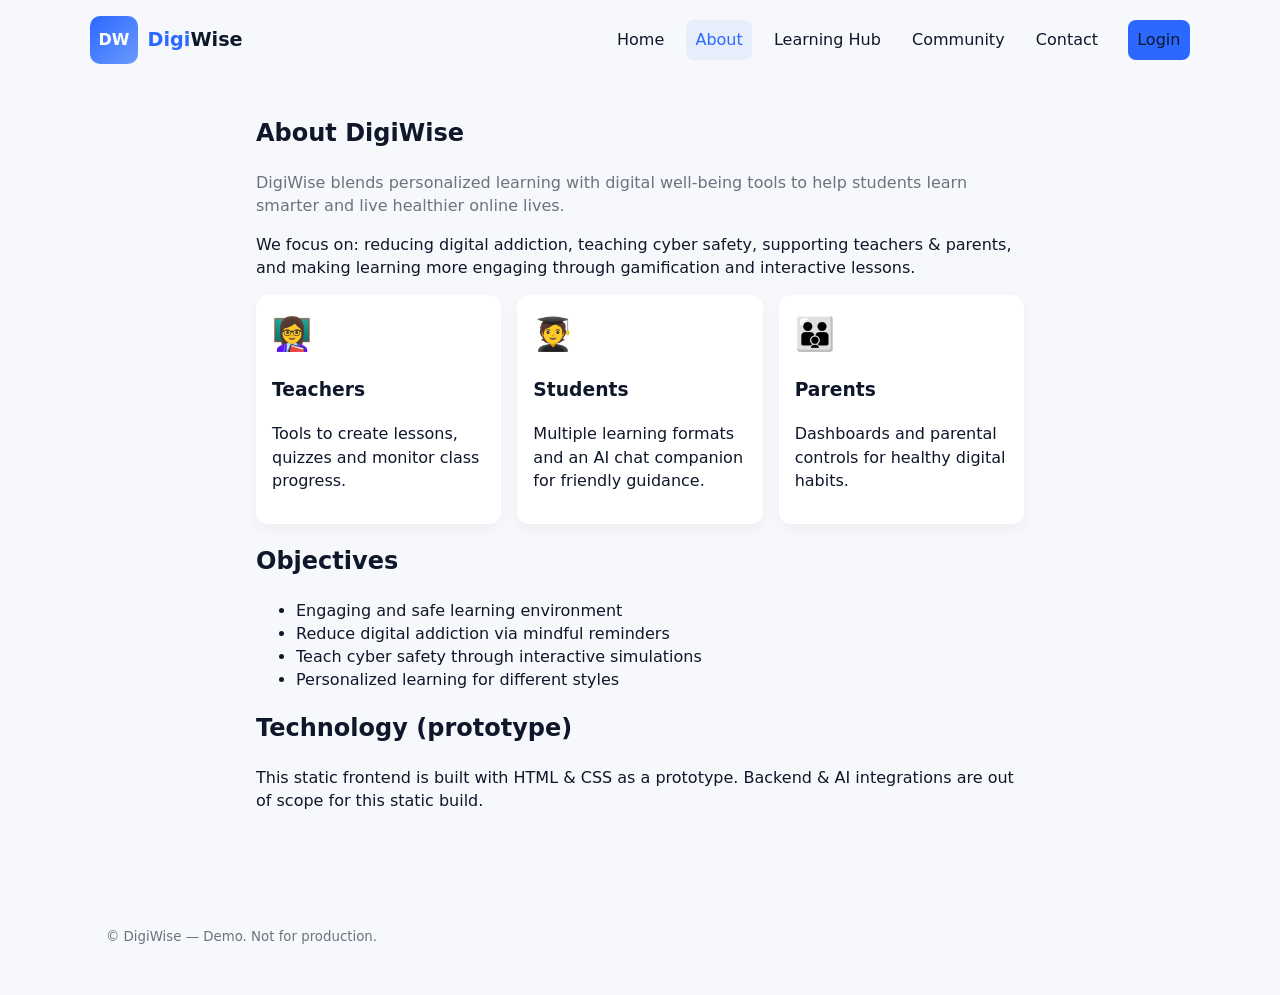
==== about.html @ 3965e939 "Add files via upload" ====
<!doctype html>
<html lang="en">
<head>
  <meta charset="utf-8" />
  <meta name="viewport" content="width=device-width,initial-scale=1" />
  <title>DigiWise — About</title>
  <link rel="stylesheet" href="style.css">
</head>
<body>
  <header class="site-header">
    <div class="container header-inner">
      <div class="brand">
        <div class="logo">DW</div>
        <div class="brand-text"><span>Digi</span>Wise</div>
      </div>
      <nav class="nav">
        <a href="index.html">Home</a>
        <a href="about.html" class="active">About</a>
        <a href="learning-hub.html">Learning Hub</a>
        <a href="community.html">Community</a>
        <a href="contact.html">Contact</a>
        <a class="btn" href="login.html">Login</a>
      </nav>
      <button class="mobile-toggle" aria-label="Open menu">☰</button>
    </div>
  </header>

  <main class="container narrow">
    <section class="lead-card">
      <h1>About DigiWise</h1>
      <p class="lead">DigiWise blends personalized learning with digital well‑being tools to help students learn smarter and live healthier online lives.</p>
      <p>We focus on: reducing digital addiction, teaching cyber safety, supporting teachers & parents, and making learning more engaging through gamification and interactive lessons.</p>
    </section>

    <section class="team grid-3">
      <article class="card">
        <div class="avatar">👩‍🏫</div>
        <h3>Teachers</h3>
        <p>Tools to create lessons, quizzes and monitor class progress.</p>
      </article>
      <article class="card">
        <div class="avatar">🧑‍🎓</div>
        <h3>Students</h3>
        <p>Multiple learning formats and an AI chat companion for friendly guidance.</p>
      </article>
      <article class="card">
        <div class="avatar">👪</div>
        <h3>Parents</h3>
        <p>Dashboards and parental controls for healthy digital habits.</p>
      </article>
    </section>

    <section class="goals">
      <h2>Objectives</h2>
      <ul>
        <li>Engaging and safe learning environment</li>
        <li>Reduce digital addiction via mindful reminders</li>
        <li>Teach cyber safety through interactive simulations</li>
        <li>Personalized learning for different styles</li>
      </ul>
    </section>

    <section class="tech">
      <h2>Technology (prototype)</h2>
      <p>This static frontend is built with HTML & CSS as a prototype. Backend & AI integrations are out of scope for this static build.</p>
    </section>
  </main>

  <footer class="site-footer">
    <div class="container copyright">
      <small>© DigiWise — Demo. Not for production.</small>
    </div>
  </footer>

  <script>
  document.querySelector('.mobile-toggle').addEventListener('click', ()=> {
    document.querySelector('.nav').classList.toggle('open');
  });
  </script>
</body>
</html>
---- style.css ----
/* DigiWise prototype CSS — single file for all pages */
/* Basic resets */
:root {
  --brand: #2b68ff;
  --accent: #ffb84d;
  --muted: #6b7280;
  --bg: #f6f8fb;
  --card: #ffffff;
  --radius: 12px;
  --container: 1100px;
  --max-width: 1100px;
  font-family: Inter, system-ui, -apple-system, "Segoe UI", Roboto,
    "Helvetica Neue", Arial;
}
* {
  box-sizing: border-box;
}
html,
body {
  height: 100%;
}
body {
  margin: 0;
  background: var(--bg);
  color: #0f172a;
  -webkit-font-smoothing: antialiased;
  -moz-osx-font-smoothing: grayscale;
  line-height: 1.45;
  font-size: 16px;
}

/* Layout */
.container {
  max-width: var(--container);
  margin: 0 auto;
  padding: 1rem;
}
.header-inner {
  display: flex;
  align-items: center;
  justify-content: space-between;
  gap: 1rem;
  padding: 0.5rem 0;
}
.brand {
  display: flex;
  align-items: center;
  gap: 0.6rem;
}
.logo {
  background: linear-gradient(135deg, var(--brand), #6b9bff);
  color: white;
  width: 48px;
  height: 48px;
  border-radius: 10px;
  display: flex;
  align-items: center;
  justify-content: center;
  font-weight: 700;
}
.brand-text {
  font-weight: 700;
  font-size: 1.2rem;
}
.brand-text span {
  color: var(--brand);
}
.site-header {
  background: transparent;
  padding: 0.5rem 0;
}
.site-header.minimal {
  background: transparent;
}
.nav {
  display: flex;
  align-items: center;
  gap: 0.75rem;
}
.nav a {
  color: inherit;
  text-decoration: none;
  padding: 0.5rem 0.6rem;
  border-radius: 8px;
}
.nav a.active {
  background: rgba(43, 104, 255, 0.08);
  color: var(--brand);
}
.nav .btn {
  margin-left: 0.5rem;
}

/* Mobile toggle */
.mobile-toggle {
  display: none;
  background: none;
  border: 0;
  font-size: 1.2rem;
}

/* Buttons */
.btn {
  display: inline-block;
  background: var(--brand);
  color: white;
  padding: 0.6rem 0.9rem;
  border-radius: 10px;
  text-decoration: none;
  border: 0;
  cursor: pointer;
}
.btn.ghost {
  background: transparent;
  color: var(--brand);
  border: 1px solid rgba(43, 104, 255, 0.12);
}
.btn.small {
  padding: 0.3rem 0.5rem;
  font-size: 0.9rem;
}

/* Hero */
.hero {
  display: flex;
  gap: 1.5rem;
  align-items: stretch;
  padding: 2rem 0;
}
.hero-text {
  flex: 1;
}
.hero h1 {
  font-size: 2rem;
  margin: 0 0 0.5rem;
}
.lead {
  color: var(--muted);
  margin: 0 0 1rem;
}
.cta {
  display: inline-block;
  background: var(--accent);
  color: #111;
  padding: 0.5rem 0.8rem;
  border-radius: 8px;
  text-decoration: none;
  margin-right: 0.5rem;
}
.hero-card {
  width: 300px;
  background: var(--card);
  padding: 1rem;
  border-radius: var(--radius);
  box-shadow: 0 6px 18px rgba(16, 24, 40, 0.06);
}

/* Progress */
.progress {
  background: #eee;
  border-radius: 999px;
  height: 10px;
  overflow: hidden;
}
.progress span {
  display: block;
  height: 100%;
  background: linear-gradient(90deg, var(--brand), #6b9bff);
  width: 40%;
}

/* Features grid */
.grid-3 {
  display: grid;
  grid-template-columns: repeat(3, 1fr);
  gap: 1rem;
}
.card {
  background: var(--card);
  padding: 1rem;
  border-radius: 12px;
  box-shadow: 0 6px 14px rgba(16, 24, 40, 0.04);
}
.card .icon {
  font-size: 1.6rem;
}
.avatar {
  font-size: 2rem;
}

/* Wireframe */
.wireframe-grid {
  display: grid;
  grid-template-columns: 2fr 1fr;
  gap: 1rem;
}
.wf {
  background: #fff;
  padding: 1rem;
  border-radius: 10px;
  min-height: 100px;
  display: flex;
  align-items: center;
  justify-content: center;
  color: var(--muted);
}
.wf-bottom {
  grid-column: 1 / -1;
}

/* CTA strip */
.cta-strip {
  display: flex;
  justify-content: space-between;
  align-items: center;
  gap: 1rem;
  margin: 2rem 0;
  padding: 1rem;
  border-radius: 12px;
  background: linear-gradient(
    90deg,
    rgba(43, 104, 255, 0.06),
    rgba(255, 184, 77, 0.04)
  );
}

/* Footer */
.site-footer {
  margin-top: 2rem;
  padding: 2rem 0;
  color: var(--muted);
}
.footer-grid {
  display: grid;
  grid-template-columns: repeat(4, 1fr);
  gap: 1rem;
}

/* Utility */
.narrow {
  max-width: 800px;
}
.mt {
  margin-top: 1.25rem;
}
.small {
  font-size: 0.9rem;
  color: var(--muted);
}
.muted {
  color: var(--muted);
}
.list {
  padding-left: 1rem;
}

/* Auth pages */
.auth-page .auth {
  display: flex;
  justify-content: center;
  padding: 2rem 0;
}
.auth-card {
  background: var(--card);
  padding: 1.5rem;
  border-radius: 12px;
  max-width: 420px;
}
.auth-form label {
  display: block;
  margin-bottom: 0.75rem;
}
.auth-form input,
.auth-form textarea,
.auth-form select {
  width: 100%;
  padding: 0.5rem;
  border-radius: 8px;
  border: 1px solid #e6e9ef;
  margin-top: 0.35rem;
}
.form-actions {
  display: flex;
  gap: 0.5rem;
  align-items: center;
  justify-content: flex-start;
  margin-top: 0.5rem;
}

/* Dashboard layout */
.dashboard .container {
  padding: 1rem;
}
.grid-2 {
  display: grid;
  grid-template-columns: 280px 1fr;
  gap: 1rem;
  align-items: start;
}
.panel .profile {
  text-align: center;
  padding: 1rem;
}
.card.small {
  padding: 1rem;
  margin-bottom: 1rem;
}
.badges {
  display: flex;
  gap: 0.5rem;
  flex-wrap: wrap;
}
.badge {
  background: #f1f5f9;
  padding: 0.35rem 0.6rem;
  border-radius: 999px;
  font-size: 0.85rem;
}
.badge.big {
  padding: 0.6rem 0.8rem;
  font-weight: 600;
}
.lesson {
  display: block;
}
.lesson .lesson-meta {
  font-size: 0.9rem;
  color: var(--muted);
}
.actions {
  display: flex;
  gap: 0.5rem;
  margin-top: 0.75rem;
}
.chat .chat-window {
  background: #f8fafc;
  padding: 0.75rem;
  border-radius: 10px;
  min-height: 120px;
  overflow: auto;
}
.chat .msg {
  padding: 0.5rem;
  border-radius: 8px;
  margin-bottom: 0.5rem;
  display: inline-block;
}
.chat .msg.bot {
  background: #eef2ff;
}
.chat .msg.user {
  background: #e6f7ff;
  align-self: flex-end;
}
.chat-input {
  display: flex;
  gap: 0.5rem;
  margin-top: 0.5rem;
}

/* Tables */
.table {
  width: 100%;
  border-collapse: collapse;
}
.table th,
.table td {
  padding: 0.6rem;
  border-bottom: 1px solid #eef2f6;
  text-align: left;
}

/* Responsive */
@media (max-width: 900px) {
  .grid-3 {
    grid-template-columns: 1fr;
  }
  .wireframe-grid {
    grid-template-columns: 1fr;
    grid-auto-rows: minmax(80px, auto);
  }
  .grid-2 {
    grid-template-columns: 1fr;
    gap: 1rem;
  }
  .footer-grid {
    grid-template-columns: 1fr 1fr;
  }
  .hero {
    flex-direction: column;
  }
  .mobile-toggle {
    display: block;
  }
  .nav {
    position: fixed;
    right: -100%;
    top: 0;
    background: var(--card);
    height: 100vh;
    width: 260px;
    flex-direction: column;
    padding: 2rem;
    transition: right 0.28s cubic-bezier(0.2, 0.9, 0.3, 1);
  }
  .nav.open {
    right: 0;
  }
}

/* small screens */
@media (max-width: 480px) {
  :root {
    font-size: 15px;
  }
  .brand-text {
    font-size: 1rem;
  }
  .logo {
    width: 40px;
    height: 40px;
  }
}
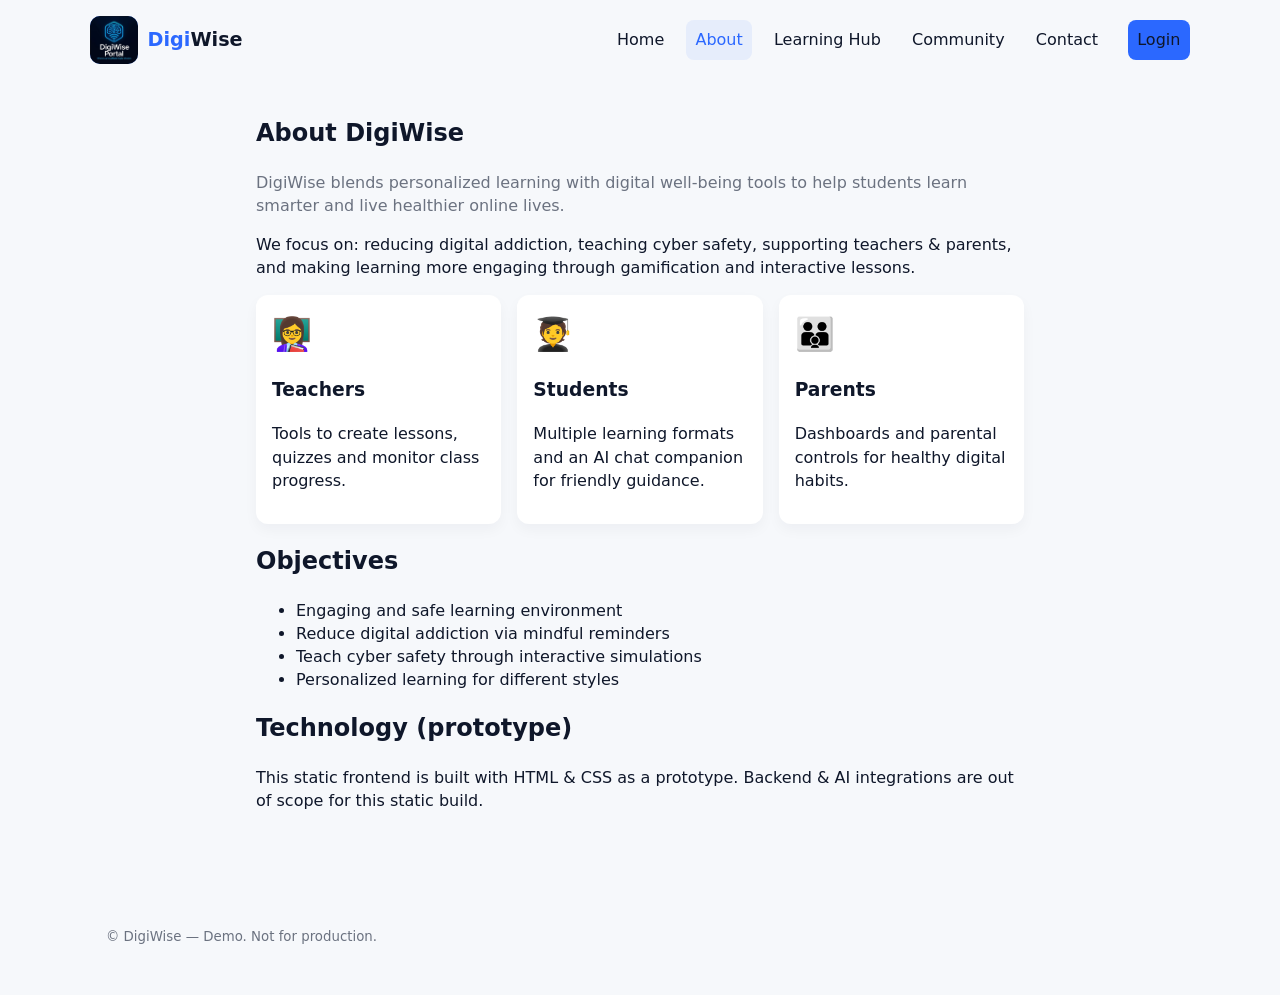
==== commit 67a7283b: "Update about.html" ====
--- a/about.html
+++ b/about.html
@@ -10,7 +10,9 @@
   <header class="site-header">
     <div class="container header-inner">
       <div class="brand">
-        <div class="logo">DW</div>
+        <div class="logo">
+          <img src="Screenshot 2025-11-26 203619.jpg" alt="DigiWise logo">
+        </div>
         <div class="brand-text"><span>Digi</span>Wise</div>
       </div>
       <nav class="nav">
--- a/style.css
+++ b/style.css
@@ -58,6 +58,14 @@
   justify-content: center;
   font-weight: 700;
 }
+/* When an image is used inside the .logo container, make it cover cleanly */
+.logo img {
+  width: 100%;
+  height: 100%;
+  object-fit: cover;
+  display: block;
+  border-radius: inherit;
+}
 .brand-text {
   font-weight: 700;
   font-size: 1.2rem;
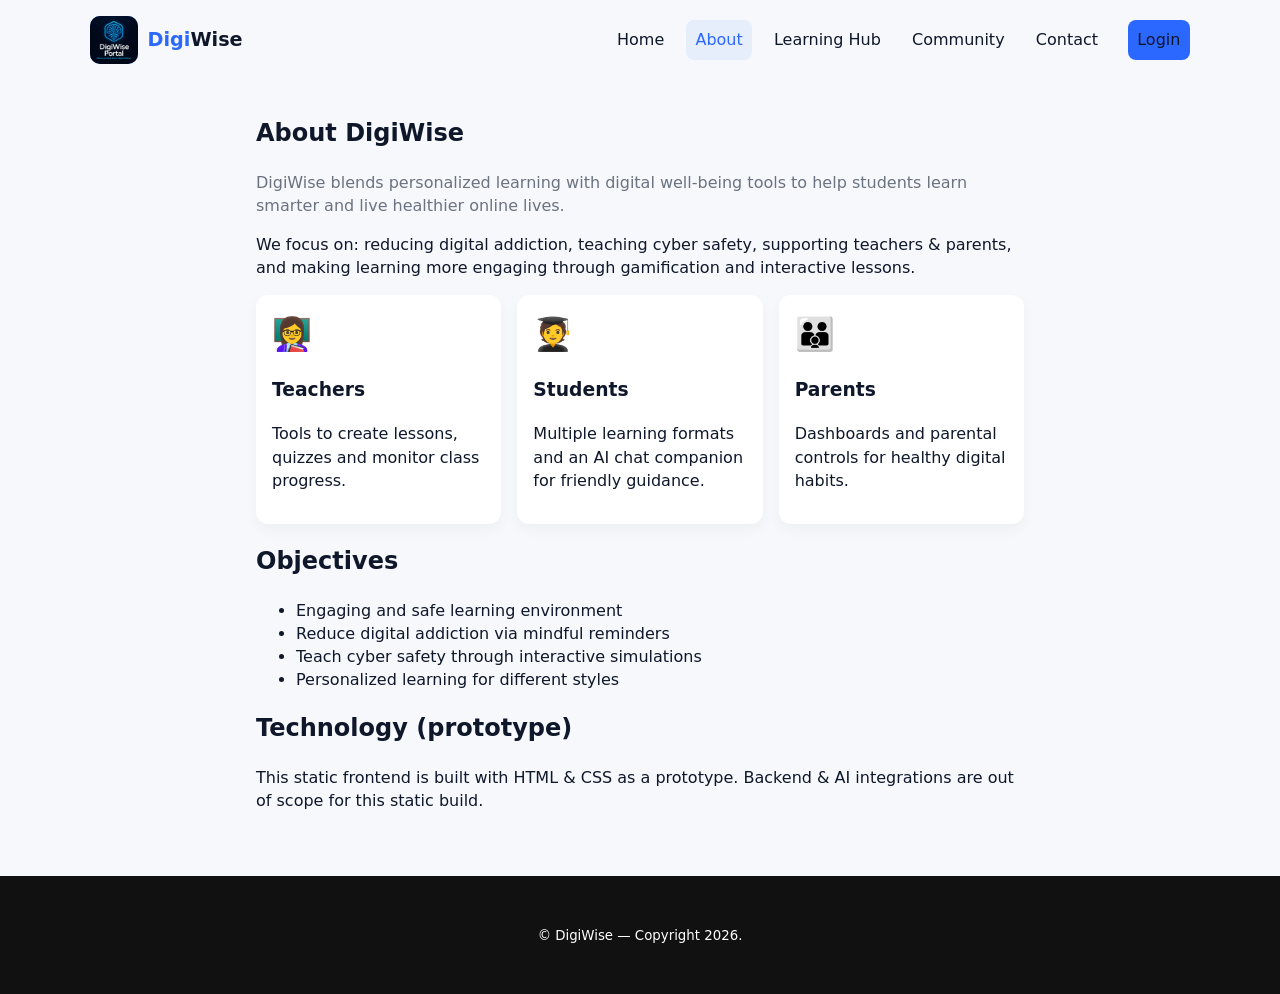
==== commit 9b98087a: "Add files via upload" ====
--- a/about.html
+++ b/about.html
@@ -11,7 +11,7 @@
     <div class="container header-inner">
       <div class="brand">
         <div class="logo">
-          <img src="Screenshot 2025-11-26 203619.jpg" alt="DigiWise logo">
+          <img src="WhatsApp Image 2025-12-06 at 13.10.09.jpeg" alt="DigiWise logo">
         </div>
         <div class="brand-text"><span>Digi</span>Wise</div>
       </div>
@@ -70,7 +70,7 @@
 
   <footer class="site-footer">
     <div class="container copyright">
-      <small>© DigiWise — Demo. Not for production.</small>
+      <small>© DigiWise — Copyright 2026.</small>
     </div>
   </footer>
 
--- a/style.css
+++ b/style.css
@@ -236,7 +236,9 @@
 .site-footer {
   margin-top: 2rem;
   padding: 2rem 0;
-  color: var(--muted);
+  color: #fff;
+  background-color: #111;
+  text-decoration: none;
 }
 .footer-grid {
   display: grid;
@@ -244,6 +246,11 @@
   gap: 1rem;
 }
 
+.container-copyright {
+  justify-items: center;
+  padding: 1em;
+}
+
 /* Utility */
 .narrow {
   max-width: 800px;
@@ -260,6 +267,14 @@
 }
 .list {
   padding-left: 1rem;
+}
+
+/* Center footer copyright text across the page */
+.site-footer .copyright,
+.site-footer .container-copyright {
+  width: 100%;
+  text-align: center;
+  padding-top: 0.90rem;
 }
 
 /* Auth pages */
